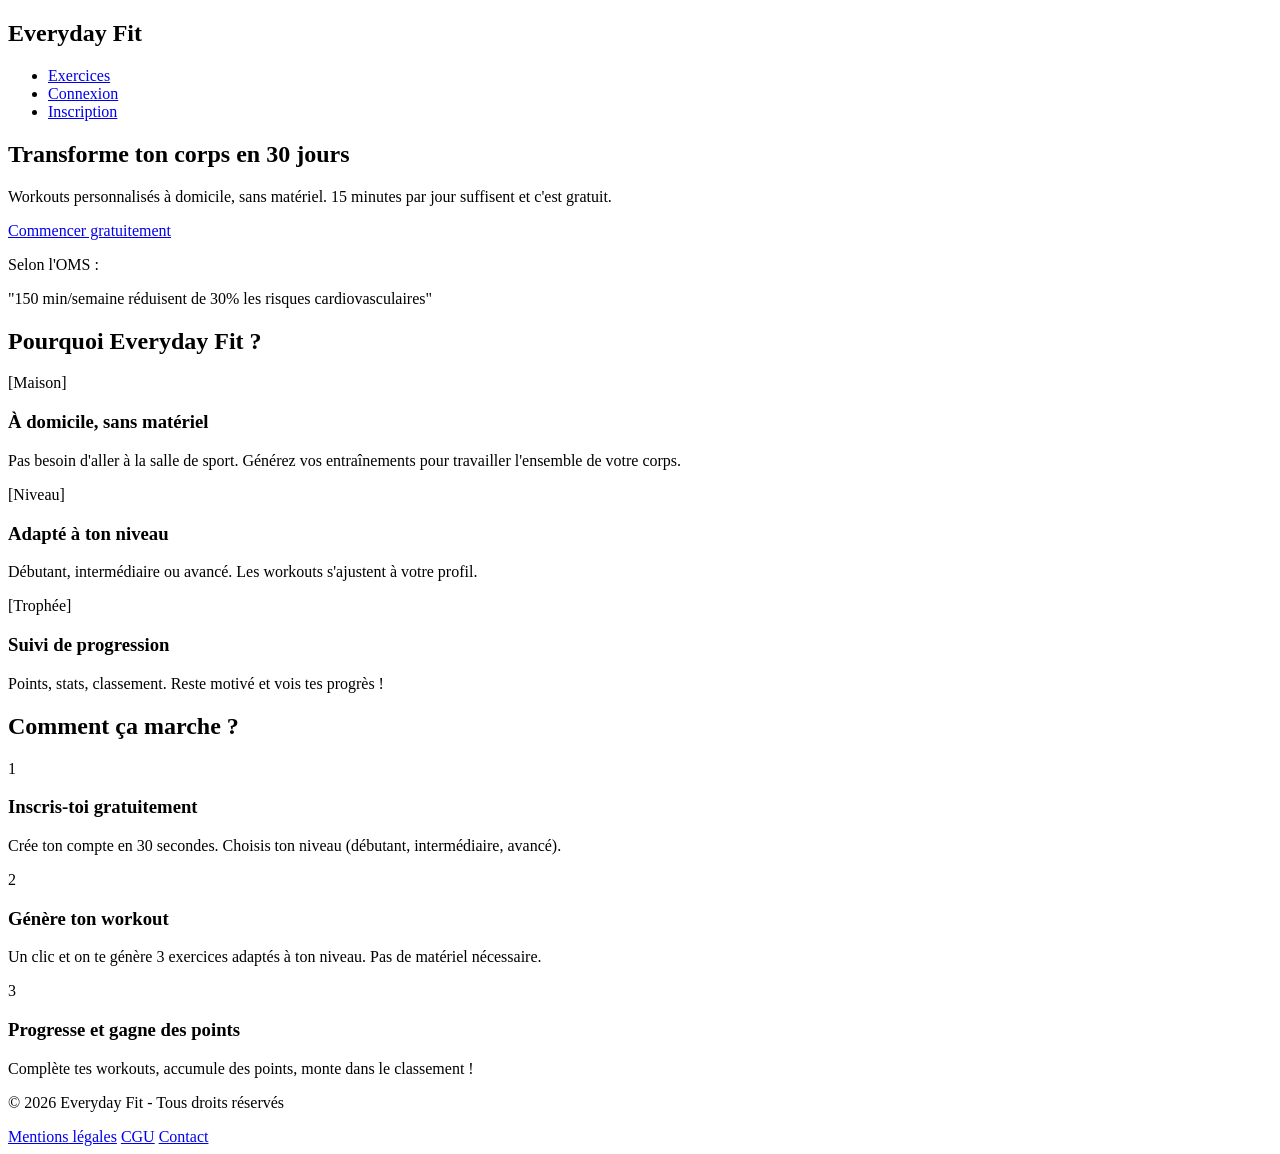
==== frontend/index.html @ 86b5f58c "completion of index.html" ====
<!DOCTYPE html>
<html lang="fr">
<head>
    <meta charset="UTF-8">
    <meta name="viewport" content="width=device-width, initial-scale=1.0">
    <title>Everyday Fit Le sport à domicile à ton rythme.</title>
    <link rel="stylesheet" href="css/style.css">
</head>
<body>
    <nav class="navbar">
        <div class="container">
            <h1 class="logo">Everyday Fit</h1>
            <ul class="nav-links">
                <li><a href="Exercices">Exercices</a></li>
                <li><a href="Login.html">Connexion</a></li>
                <li><a href="Login.html" class="btn-primary">Inscription</a></li>
            </ul>
        </div>
    </nav>
    
    <!-- Hero Section -->
    <section class="hero">
        <div class="container">
            <div class="hero-content">
                <h1 class="hero-title">Transforme ton corps en 30 jours</h1>
                <p class="hero-subtitle">
                    Workouts personnalisés à domicile, sans matériel. 15 minutes par jour suffisent et c'est gratuit.
                </p>
                <a href="login.html" class="btn-hero">Commencer gratuitement</a>
                
                <!-- Stats OMS -->
                <div class="hero-stats">
                    <p class="stats-source">Selon l'OMS :</p>
                    <p class="stats-text">
                        "150 min/semaine réduisent de 30% les risques cardiovasculaires"
                    </p>
                </div>
            </div>
        </div>
    </section>

    <!-- Section Bienfaits -->
    <section class="benefits">
        <div class="container">
            <h2 class="section-title">Pourquoi Everyday Fit ?</h2>

            <div class="benefits-cards">
                <!-- Card 1 -->
                <div class="benefit-card">
                    <div class="card-icon">[Maison]</div>
                    <h3 class="card-title">À domicile, sans matériel</h3>
                    <p class="card-text">Pas besoin d'aller à la salle de sport. Générez vos entraînements pour travailler l'ensemble de votre corps.</p>
                </div>

                <!-- Card 2 -->
                <div class="benefit-card">
                    <div class="card-icon">[Niveau]</div>
                    <h3 class="card-title">Adapté à ton niveau</h3>
                    <p class="card-text">Débutant, intermédiaire ou avancé. Les workouts s'ajustent à votre profil.</p>
                </div>

                <!-- Card 3 -->
                <div class="benefit-card">
                    <div class="card-icon">[Trophée]</div>
                    <h3 class="card-title">Suivi de progression</h3>
                    <p class="card-text">Points, stats, classement. Reste motivé et vois tes progrès !</p>
                </div>
            </div>
        </div>
    </section>
    <!-- Section Comment ça marche -->
    <section class="how-it-works">
        <div class="container">
            <h2 class="section-title">Comment ça marche ?</h2>

            <div class="steps">
                <!-- Étape 1 -->
                <div class="step">
                    <div class="step-number">1</div>
                    <h3 class="step-title">Inscris-toi gratuitement</h3>
                    <p class="step-text">Crée ton compte en 30 secondes. Choisis ton niveau (débutant, intermédiaire, avancé).</p>
                </div>

                <!-- Étape 2 -->
                <div class="step">
                    <div class="step-number">2</div>
                    <h3 class="step-title">Génère ton workout</h3>
                    <p class="step-text">Un clic et on te génère 3 exercices adaptés à ton niveau. Pas de matériel nécessaire.</p>
                </div>

                <!-- Étape 3 -->
                <div class="step">
                    <div class="step-number">3</div>
                    <h3 class="step-title">Progresse et gagne des points</h3>
                    <p class="step-text">Complète tes workouts, accumule des points, monte dans le classement !</p>
                </div>
            </div>
        </div>
    </section>
    <!-- Footer -->
    <footer class="footer">
        <div class="container">
            <div class="footer-content">
                <p class="footer-text">© 2026 Everyday Fit - Tous droits réservés</p>
                <div class="footer-links">
                    <a href="#">Mentions légales</a>
                    <a href="#">CGU</a>
                    <a href="#">Contact</a>
                </div>
            </div>
        </div>
    </footer>
</body>
</html>
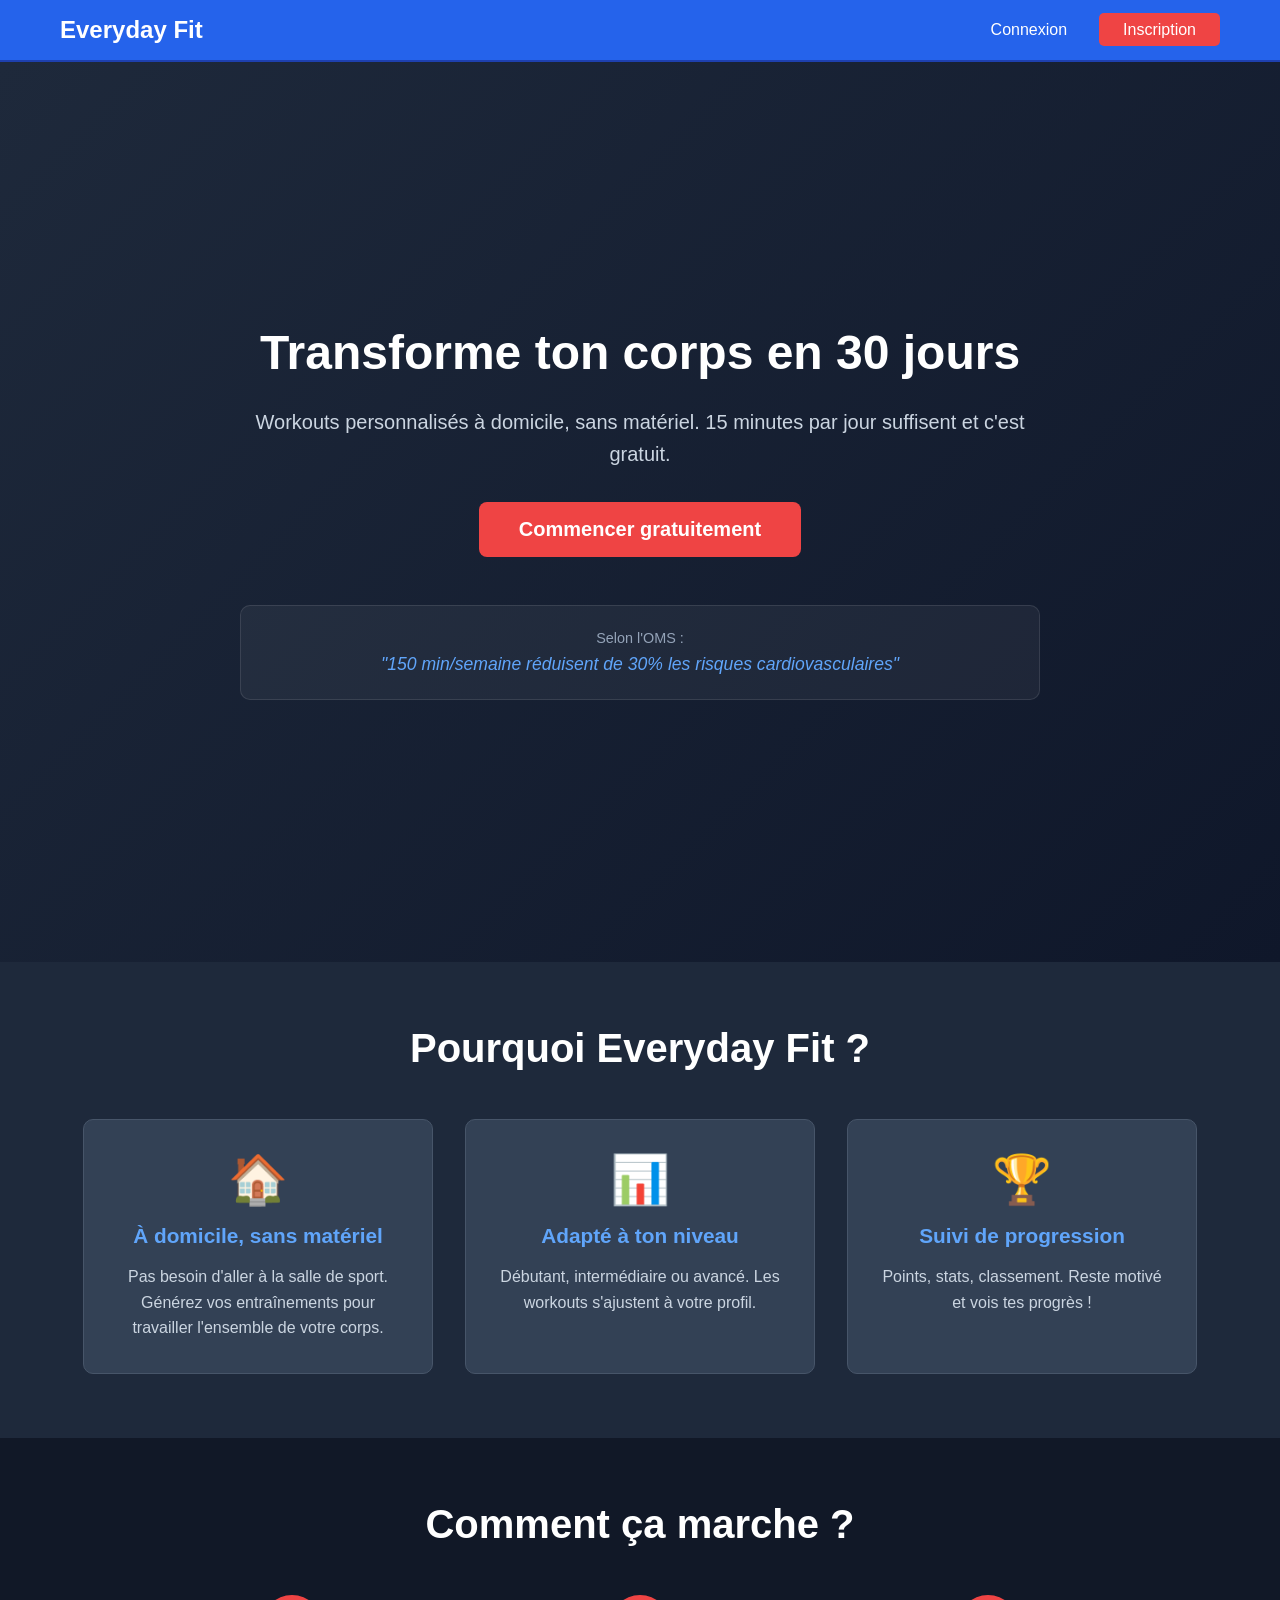
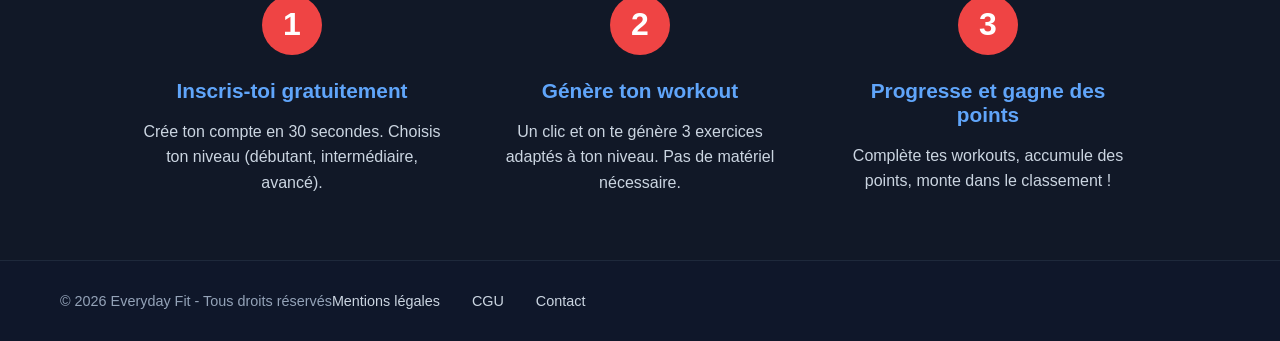
==== commit 213fa841: "fix & feat: correction bugs critiques + slot machine animation - Fix SQLAlchemy: chargement des exer" ====
--- a/frontend/index.html
+++ b/frontend/index.html
@@ -11,9 +11,8 @@
         <div class="container">
             <h1 class="logo">Everyday Fit</h1>
             <ul class="nav-links">
-                <li><a href="Exercices">Exercices</a></li>
-                <li><a href="Login.html">Connexion</a></li>
-                <li><a href="Login.html" class="btn-primary">Inscription</a></li>
+                <li><a href="login.html">Connexion</a></li>
+                <li><a href="login.html" class="btn-primary">Inscription</a></li>
             </ul>
         </div>
     </nav>
@@ -47,21 +46,21 @@
             <div class="benefits-cards">
                 <!-- Card 1 -->
                 <div class="benefit-card">
-                    <div class="card-icon">[Maison]</div>
+                    <div class="card-icon">🏠</div>
                     <h3 class="card-title">À domicile, sans matériel</h3>
                     <p class="card-text">Pas besoin d'aller à la salle de sport. Générez vos entraînements pour travailler l'ensemble de votre corps.</p>
                 </div>
 
                 <!-- Card 2 -->
                 <div class="benefit-card">
-                    <div class="card-icon">[Niveau]</div>
+                    <div class="card-icon">📊</div>
                     <h3 class="card-title">Adapté à ton niveau</h3>
                     <p class="card-text">Débutant, intermédiaire ou avancé. Les workouts s'ajustent à votre profil.</p>
                 </div>
 
                 <!-- Card 3 -->
                 <div class="benefit-card">
-                    <div class="card-icon">[Trophée]</div>
+                    <div class="card-icon">🏆</div>
                     <h3 class="card-title">Suivi de progression</h3>
                     <p class="card-text">Points, stats, classement. Reste motivé et vois tes progrès !</p>
                 </div>
--- a/frontend/css/style.css
+++ b/frontend/css/style.css
@@ -0,0 +1,800 @@
+/* Reset de base */
+* {
+        margin: 0;
+        padding: 0;
+        box-sizing: border-box;
+
+}
+
+/* Empêche le flex du .container de casser les sections */
+section .container {
+    display: block;
+}
+
+body {
+    font-family: Arial, sans-serif;
+    background-color: #111827;
+    color: white;
+}
+
+/*Navbar*/
+.navbar {
+    background-color: #2563eb;
+    padding: 1rem 0;
+    border-bottom: 2px solid #1e40af;
+}
+
+.container {
+    max-width:1200px;
+    margin:0 auto;
+    padding: 0 20px;
+    display: flex;
+    justify-content: space-between;
+    align-items: center;
+}
+
+.logo {
+    font-size:1.5rem;
+    font-weight: bold;
+    color: white;
+}
+
+.nav-links {
+    list-style: none;
+    display: flex;
+    gap: 2rem;
+}
+
+.nav-links a {
+    color:white;
+    text-decoration: none;
+    font-size: 1rem;
+    transition:color 0.3s;
+}
+
+.nav-links a:hover {
+    color: #60a5fa;
+}
+
+.btn-primary {
+    background-color: #ef4444;
+    padding: 0.5rem 1.5rem;
+    border-radius: 5px;
+}
+
+.btn-primary:hover {
+    background-color: #dc2626;
+}
+/* Hero Section */
+.hero {
+    min-height: 100vh;
+    display: flex;
+    align-items: center;
+    justify-content: center;
+    background: linear-gradient(135deg, #1e293b 0%, #0f172a 100%);
+    padding: 4rem 0;
+}
+
+.hero-content {
+    text-align: center;
+    max-width: 800px;
+}
+
+.hero-title {
+    font-size: 3rem;
+    font-weight: bold;
+    margin-bottom: 1.5rem;
+    line-height: 1.2;
+}
+
+.hero-title span {
+    color: #ef4444;
+}
+
+.hero-subtitle {
+    font-size: 1.25rem;
+    color: #cbd5e1;
+    margin-bottom: 2rem;
+    line-height: 1.6;
+}
+
+.btn-hero {
+    display: inline-block;
+    background-color: #ef4444;
+    color: white;
+    padding: 1rem 2.5rem;
+    font-size: 1.25rem;
+    font-weight: bold;
+    text-decoration: none;
+    border-radius: 8px;
+    transition: all 0.3s;
+}
+
+.btn-hero:hover {
+    background-color: #dc2626;
+    transform: scale(1.05);
+}
+
+.hero-stats {
+    margin-top: 3rem;
+    background-color: rgba(255, 255, 255, 0.05);
+    padding: 1.5rem;
+    border-radius: 10px;
+    border: 1px solid rgba(255, 255, 255, 0.1);
+}
+
+.stats-source {
+    font-size: 0.9rem;
+    color: #94a3b8;
+    margin-bottom: 0.5rem;
+}
+
+.stats-text {
+    font-size: 1.1rem;
+    color: #60a5fa;
+    font-style: italic;
+}
+/* Section Bienfaits */
+.benefits {
+    padding: 4rem 0;
+    background-color: #1e293b;
+}
+
+.section-title {
+    text-align: center;
+    font-size: 2.5rem;
+    font-weight: bold;
+    margin-bottom: 3rem;
+}
+
+.benefits-cards {
+    display: flex;
+    gap: 2rem;
+    justify-content: center;
+}
+
+.benefit-card {
+    background-color: #334155;
+    padding: 2rem;
+    border-radius: 10px;
+    text-align: center;
+    max-width: 350px;
+    border: 1px solid #475569;
+}
+
+.card-icon {
+    font-size: 3rem;
+    margin-bottom: 1rem;
+}
+
+.card-title {
+    font-size: 1.3rem;
+    font-weight: bold;
+    margin-bottom: 1rem;
+    color: #60a5fa;
+}
+
+.card-text {
+    color: #cbd5e1;
+    line-height: 1.6;
+}
+/* Section Comment ça marche */
+.how-it-works {
+    padding: 4rem 0;
+    background-color: #111827;
+}
+
+.steps {
+    display: flex;
+    gap: 3rem;
+    justify-content: center;
+}
+
+.step {
+    text-align: center;
+    max-width: 300px;
+}
+
+.step-number {
+    width: 60px;
+    height: 60px;
+    background-color: #ef4444;
+    color: white;
+    font-size: 2rem;
+    font-weight: bold;
+    border-radius: 50%;
+    display: flex;
+    align-items: center;
+    justify-content: center;
+    margin: 0 auto 1.5rem;
+}
+
+.step-title {
+    font-size: 1.3rem;
+    font-weight: bold;
+    margin-bottom: 1rem;
+    color: #60a5fa;
+}
+
+.step-text {
+    color: #cbd5e1;
+    line-height: 1.6;
+}
+/* Footer */
+.footer {
+    background-color: #0f172a;
+    padding: 2rem 0;
+    border-top: 1px solid #1e293b;
+}
+
+.footer-content {
+    display: flex;
+    justify-content: space-between;
+    align-items: center;
+}
+
+.footer-text {
+    color: #94a3b8;
+    font-size: 0.9rem;
+}
+
+.footer-links {
+    display: flex;
+    gap: 2rem;
+}
+
+.footer-links a {
+    color: #cbd5e1;
+    text-decoration: none;
+    font-size: 0.9rem;
+    transition: color 0.3s;
+}
+
+.footer-links a:hover {
+    color: #60a5fa;
+}
+/* Login Page */
+.login-hero {
+    min-height: 80vh;
+    display: flex;
+    align-items: center;
+    justify-content: center;
+    background: linear-gradient(135deg, #1e293b 0%, #0f172a 100%);
+    padding: 4rem 0;
+}
+
+.login-content {
+    text-align: center;
+    max-width: 600px;
+}
+
+.login-title {
+    font-size: 2.5rem;
+    font-weight: bold;
+    margin-bottom: 3rem;
+}
+
+.choice-buttons {
+    display: flex;
+    flex-direction: column;
+    gap: 1.5rem;
+}
+
+.btn-choice {
+    padding: 1.5rem 2rem;
+    font-size: 1.3rem;
+    font-weight: bold;
+    border: none;
+    border-radius: 10px;
+    cursor: pointer;
+    transition: all 0.3s;
+}
+
+.btn-motivated {
+    background-color: #10b981;
+    color: white;
+}
+
+.btn-motivated:hover {
+    background-color: #059669;
+    transform: scale(1.05);
+}
+
+.btn-lazy {
+    background-color: #6b7280;
+    color: white;
+}
+
+.btn-lazy:hover {
+    background-color: #4b5563;
+    transform: scale(1.05);
+}
+/* Formulaires Login/Register */
+.form-section {
+    min-height: 80vh;
+    display: flex;
+    align-items: center;
+    justify-content: center;
+    padding: 4rem 0;
+    background-color: #1e293b;
+}
+
+.form-container {
+    background-color: #334155;
+    padding: 3rem;
+    border-radius: 15px;
+    max-width: 450px;
+    width: 100%;
+    border: 1px solid #475569;
+}
+
+.form-title {
+    font-size: 2rem;
+    font-weight: bold;
+    margin-bottom: 2rem;
+    text-align: center;
+}
+
+.form-input {
+    width: 100%;
+    padding: 1rem;
+    margin-bottom: 1.5rem;
+    border: 1px solid #475569;
+    border-radius: 8px;
+    background-color: #1e293b;
+    color: white;
+    font-size: 1rem;
+}
+
+.form-input:focus {
+    outline: none;
+    border-color: #60a5fa;
+}
+
+.form-link {
+    text-align: center;
+    margin-top: 1.5rem;
+    color: #cbd5e1;
+}
+
+.form-link a {
+    color: #60a5fa;
+    text-decoration: none;
+    font-weight: bold;
+}
+
+.form-link a:hover {
+    text-decoration: underline;
+}
+
+.hidden {
+    display: none;
+}
+/* Dashboard - Stats Section */
+.stats-section {
+    padding: 3rem 0;
+    background-color: #1e293b;
+}
+
+.stats-cards {
+    display: flex;
+    gap: 2rem;
+    justify-content: center;
+    flex-wrap: wrap;
+}
+
+.stat-card {
+    background-color: #334155;
+    padding: 2rem;
+    border-radius: 15px;
+    text-align: center;
+    min-width: 200px;
+    border: 2px solid #475569;
+}
+
+.stat-icon {
+    font-size: 3rem;
+    margin-bottom: 1rem;
+}
+
+.stat-value {
+    font-size: 2.5rem;
+    font-weight: bold;
+    color: #60a5fa;
+    margin-bottom: 0.5rem;
+}
+
+.stat-label {
+    color: #cbd5e1;
+    font-size: 1rem;
+}
+
+/* Dashboard - Workouts Section */
+.workouts-section {
+    padding: 3rem 0;
+    background-color: #111827;
+}
+
+.btn-generate {
+    display: block;
+    margin: 2rem auto;
+    background-color: #ef4444;
+    color: white;
+    padding: 1.5rem 3rem;
+    font-size: 1.3rem;
+    font-weight: bold;
+    border: none;
+    border-radius: 10px;
+    cursor: pointer;
+    transition: all 0.3s;
+}
+
+.btn-generate:hover {
+    background-color: #dc2626;
+    transform: scale(1.05);
+}
+
+.workouts-list {
+    margin-top: 2rem;
+}
+
+.no-workouts {
+    text-align: center;
+    color: #94a3b8;
+    font-size: 1.1rem;
+    padding: 2rem;
+}
+
+.workout-item {
+    background-color: #334155;
+    border: 1px solid #475569;
+    border-radius: 10px;
+    padding: 1.2rem 1.5rem;
+    margin-bottom: 1rem;
+    display: flex;
+    justify-content: space-between;
+    align-items: center;
+}
+
+.workout-item p {
+    color: #cbd5e1;
+    font-size: 1rem;
+    margin: 0;
+}
+
+.workout-item p:last-child {
+    color: #60a5fa;
+    font-weight: bold;
+    font-size: 1.1rem;
+}
+
+/* Dashboard - DLC Section */
+.dlc-section {
+    padding: 3rem 0;
+    background-color: #1e293b;
+}
+
+.dlc-cards {
+    display: flex;
+    gap: 2rem;
+    justify-content: center;
+    flex-wrap: wrap;
+}
+
+.dlc-card {
+    background-color: #334155;
+    padding: 2rem;
+    border-radius: 15px;
+    text-align: center;
+    min-width: 250px;
+    max-width: 300px;
+    border: 2px solid #475569;
+    position: relative;
+}
+
+.dlc-active {
+    border-color: #10b981;
+    background-color: #064e3b;
+}
+
+.dlc-locked {
+    opacity: 0.6;
+    filter: grayscale(50%);
+}
+
+.dlc-badge {
+    position: absolute;
+    top: 1rem;
+    right: 1rem;
+    padding: 0.5rem 1rem;
+    border-radius: 20px;
+    font-size: 0.9rem;
+    font-weight: bold;
+}
+
+.dlc-active .dlc-badge {
+    background-color: #10b981;
+    color: white;
+}
+
+.dlc-locked .dlc-badge {
+    background-color: #6b7280;
+    color: white;
+}
+
+.dlc-title {
+    font-size: 1.3rem;
+    font-weight: bold;
+    margin: 2rem 0 1rem 0;
+    color: #60a5fa;
+}
+
+.dlc-description {
+    color: #cbd5e1;
+    line-height: 1.6;
+}
+
+/* Bouton déconnexion */
+.btn-logout {
+    color: #ef4444 !important;
+    font-weight: bold;
+}
+
+.btn-logout:hover {
+    color: #dc2626 !important;
+}
+/* Slot Machine */
+.slot-machine {
+    max-width: 650px;
+    margin: 2rem auto;
+    text-align: center;
+    transition: opacity 0.5s, transform 0.5s;
+}
+
+.slot-machine.slot-fadeout {
+    opacity: 0;
+    transform: scale(0.95);
+}
+
+.slot-message {
+    font-size: 1.4rem;
+    font-weight: bold;
+    color: #fbbf24;
+    margin-bottom: 2rem;
+    min-height: 2rem;
+    transition: all 0.3s;
+}
+
+.slot-reels {
+    display: flex;
+    gap: 1rem;
+    justify-content: center;
+    background: #1e293b;
+    border: 3px solid #fbbf24;
+    border-radius: 20px;
+    padding: 2rem 1.5rem;
+    box-shadow: 0 0 40px rgba(251, 191, 36, 0.25), inset 0 0 20px rgba(0,0,0,0.3);
+}
+
+.slot-reel {
+    flex: 1;
+    background: #0f172a;
+    border: 2px solid #475569;
+    border-radius: 12px;
+    height: 130px;
+    display: flex;
+    flex-direction: column;
+    align-items: center;
+    justify-content: center;
+    gap: 0.5rem;
+    padding: 1rem 0.5rem;
+    transition: border-color 0.4s, box-shadow 0.4s;
+}
+
+.reel-label {
+    font-size: 0.75rem;
+    color: #64748b;
+    text-transform: uppercase;
+    letter-spacing: 0.05em;
+}
+
+.reel-text {
+    font-size: 0.95rem;
+    font-weight: bold;
+    color: #fbbf24;
+    text-align: center;
+    line-height: 1.3;
+}
+
+.slot-reel.reel-stopped {
+    border-color: #10b981;
+    box-shadow: 0 0 20px rgba(16, 185, 129, 0.5);
+}
+
+.slot-reel.reel-stopped .reel-text {
+    color: #10b981;
+    animation: pop 0.3s ease;
+}
+
+@keyframes pop {
+    0%   { transform: scale(1.3); }
+    100% { transform: scale(1); }
+}
+
+/* Workout Page */
+.workout-section {
+    min-height: 100vh;
+    padding: 4rem 0;
+    background: linear-gradient(135deg, #1e293b 0%, #0f172a 100%);
+}
+
+.workout-subtitle {
+    text-align: center;
+    color: #cbd5e1;
+    font-size: 1.2rem;
+    margin-bottom: 3rem;
+}
+
+.exercises-container {
+    display: flex;
+    flex-direction: row;
+    gap: 1.5rem;
+    justify-content: center;
+    align-items: flex-start;
+    max-width: 1000px;
+    margin: 0 auto;
+}
+
+.exercise-card {
+    background-color: #334155;
+    padding: 2rem;
+    border-radius: 15px;
+    border: 2px solid #475569;
+    transition: all 0.5s ease;
+    position: relative;
+    flex: 1;
+    min-width: 0;
+}
+
+/* Exercice verrouillé (grisé) */
+.exercise-locked {
+    opacity: 0.5;
+    filter: grayscale(70%);
+    transform: scale(0.95);
+}
+
+/* Exercice actif (zoomé) */
+.exercise-active {
+    transform: scale(1.1);
+    box-shadow: 0 0 30px rgba(239, 68, 68, 0.6);
+    border: 3px solid #ef4444;
+    background-color: #1e293b;
+}
+
+/* Exercice complété (vert) */
+.exercise-completed {
+    transform: scale(0.95);
+    opacity: 0.8;
+    background-color: #064e3b;
+    border: 2px solid #10b981;
+}
+
+.exercise-header {
+    display: flex;
+    justify-content: space-between;
+    align-items: center;
+    margin-bottom: 1rem;
+}
+
+.exercise-number {
+    background-color: #ef4444;
+    color: white;
+    width: 40px;
+    height: 40px;
+    border-radius: 50%;
+    display: flex;
+    align-items: center;
+    justify-content: center;
+    font-weight: bold;
+    font-size: 1.2rem;
+}
+
+.exercise-completed .exercise-number {
+    background-color: #10b981;
+}
+
+.exercise-status {
+    font-size: 1.5rem;
+}
+
+.exercise-name {
+    font-size: 1.8rem;
+    font-weight: bold;
+    color: #60a5fa;
+    margin-bottom: 1rem;
+}
+
+.exercise-details {
+    color: #cbd5e1;
+    font-size: 1.2rem;
+    margin-bottom: 1.5rem;
+}
+
+.exercise-description {
+    color: #94a3b8;
+    font-size: 0.95rem;
+    line-height: 1.5;
+    margin-bottom: 1rem;
+    font-style: italic;
+}
+
+.btn-show-video {
+    background: none;
+    border: 1px solid #60a5fa;
+    color: #60a5fa;
+    padding: 0.4rem 1rem;
+    border-radius: 20px;
+    font-size: 0.9rem;
+    cursor: pointer;
+    margin-bottom: 1rem;
+    transition: all 0.2s;
+}
+
+.btn-show-video:hover {
+    background-color: #60a5fa;
+    color: #0f172a;
+}
+
+.video-container {
+    margin-bottom: 1rem;
+}
+
+.video-container video {
+    width: 100%;
+    border-radius: 8px;
+}
+
+.btn-exercise-done {
+    width: 100%;
+    padding: 1rem;
+    background-color: #10b981;
+    color: white;
+    border: none;
+    border-radius: 8px;
+    font-size: 1.1rem;
+    font-weight: bold;
+    cursor: pointer;
+    transition: all 0.3s;
+}
+
+.btn-exercise-done:hover {
+    background-color: #059669;
+    transform: scale(1.05);
+}
+
+.btn-exercise-done:disabled {
+    background-color: #6b7280;
+    cursor: not-allowed;
+    opacity: 0.5;
+}
+
+/* Bouton final */
+.btn-complete {
+    display: block;
+    margin: 3rem auto 0;
+    padding: 1.5rem 3rem;
+    background: linear-gradient(135deg, #ef4444 0%, #dc2626 100%);
+    color: white;
+    border: none;
+    border-radius: 15px;
+    font-size: 1.5rem;
+    font-weight: bold;
+    cursor: pointer;
+    transition: all 0.3s;
+    box-shadow: 0 10px 30px rgba(239, 68, 68, 0.4);
+}
+
+.btn-complete:hover {
+    transform: scale(1.1);
+    box-shadow: 0 15px 40px rgba(239, 68, 68, 0.6);
+}
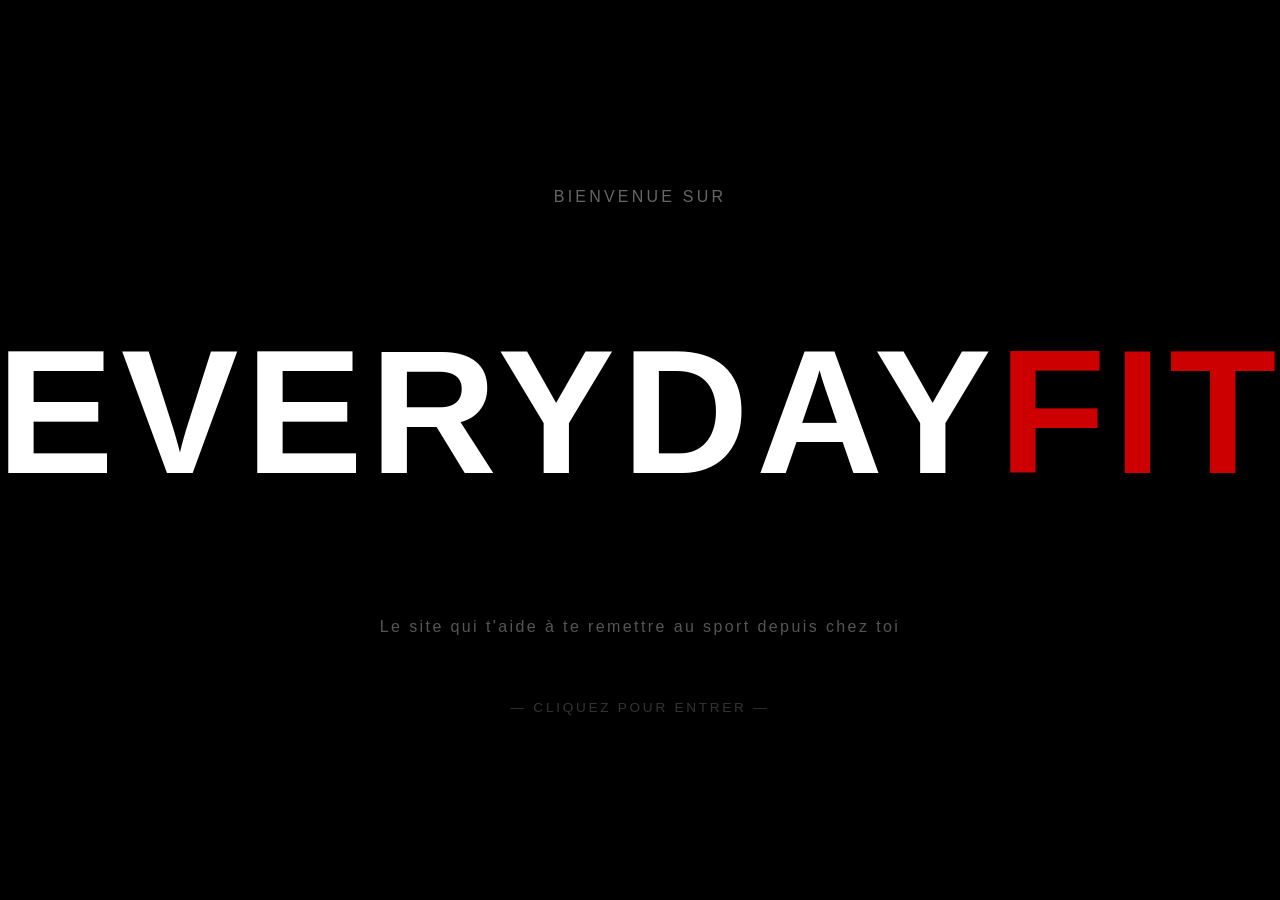
==== commit ed54ecf7: "full-redesign Co-Authored-By: Claude Sonnet 4.6 <noreply@anthropic.com>" ====
--- a/frontend/index.html
+++ b/frontend/index.html
@@ -3,111 +3,110 @@
 <head>
     <meta charset="UTF-8">
     <meta name="viewport" content="width=device-width, initial-scale=1.0">
-    <title>Everyday Fit Le sport à domicile à ton rythme.</title>
-    <link rel="stylesheet" href="css/style.css">
+    <meta http-equiv="Cache-Control" content="no-cache, no-store, must-revalidate">
+    <meta http-equiv="Pragma" content="no-cache">
+    <title>Everyday Fit</title>
+    <style>
+        body {
+            margin: 0;
+            background: #000;
+            display: flex;
+            align-items: center;
+            justify-content: center;
+            min-height: 100vh;
+            overflow: hidden;
+            cursor: pointer;
+        }
+
+        .splash {
+            text-align: center;
+            user-select: none;
+        }
+
+        .splash-subtitle {
+            font-family: Arial, sans-serif;
+            font-size: 1rem;
+            color: #666;
+            letter-spacing: 0.2em;
+            text-transform: uppercase;
+            margin-bottom: 2rem;
+            opacity: 0;
+            animation: fadeIn 1s ease 0.5s forwards;
+        }
+
+        .splash-title {
+            font-family: Impact, 'Arial Black', sans-serif;
+            font-size: clamp(4rem, 14vw, 11rem);
+            font-weight: 900;
+            text-transform: uppercase;
+            letter-spacing: 0.04em;
+            line-height: 1;
+            color: #fff;
+            opacity: 0;
+            animation: fadeIn 1.2s ease 0.2s forwards;
+        }
+
+        .splash-title span {
+            color: #CC0000;
+        }
+
+        .splash-tagline {
+            font-family: Arial, sans-serif;
+            font-size: 1rem;
+            color: #555;
+            margin-top: 2rem;
+            letter-spacing: 0.15em;
+            opacity: 0;
+            animation: fadeIn 1s ease 1.2s forwards;
+        }
+
+        .splash-hint {
+            margin-top: 4rem;
+            font-family: Arial, sans-serif;
+            font-size: 0.85rem;
+            color: #333;
+            letter-spacing: 0.2em;
+            text-transform: uppercase;
+            opacity: 0;
+            animation: fadeIn 1s ease 2s forwards, pulse 2s ease 2s infinite;
+        }
+
+        @keyframes fadeIn {
+            from { opacity: 0; transform: translateY(10px); }
+            to   { opacity: 1; transform: translateY(0); }
+        }
+
+        @keyframes pulse {
+            0%, 100% { opacity: 0.3; }
+            50%       { opacity: 1; }
+        }
+
+        /* Transition de sortie */
+        body.exit .splash {
+            animation: exitAnim 0.6s ease forwards;
+        }
+
+        @keyframes exitAnim {
+            to { opacity: 0; transform: scale(1.05); }
+        }
+    </style>
 </head>
-<body>
-    <nav class="navbar">
-        <div class="container">
-            <h1 class="logo">Everyday Fit</h1>
-            <ul class="nav-links">
-                <li><a href="login.html">Connexion</a></li>
-                <li><a href="login.html" class="btn-primary">Inscription</a></li>
-            </ul>
-        </div>
-    </nav>
-    
-    <!-- Hero Section -->
-    <section class="hero">
-        <div class="container">
-            <div class="hero-content">
-                <h1 class="hero-title">Transforme ton corps en 30 jours</h1>
-                <p class="hero-subtitle">
-                    Workouts personnalisés à domicile, sans matériel. 15 minutes par jour suffisent et c'est gratuit.
-                </p>
-                <a href="login.html" class="btn-hero">Commencer gratuitement</a>
-                
-                <!-- Stats OMS -->
-                <div class="hero-stats">
-                    <p class="stats-source">Selon l'OMS :</p>
-                    <p class="stats-text">
-                        "150 min/semaine réduisent de 30% les risques cardiovasculaires"
-                    </p>
-                </div>
-            </div>
-        </div>
-    </section>
+<body onclick="enterSite()">
 
-    <!-- Section Bienfaits -->
-    <section class="benefits">
-        <div class="container">
-            <h2 class="section-title">Pourquoi Everyday Fit ?</h2>
+    <div class="splash">
+        <p class="splash-subtitle">Bienvenue sur</p>
+        <h1 class="splash-title">Everyday<span>Fit</span></h1>
+        <p class="splash-tagline">Le site qui t'aide à te remettre au sport depuis chez toi</p>
+        <p class="splash-hint">— Cliquez pour entrer —</p>
+    </div>
 
-            <div class="benefits-cards">
-                <!-- Card 1 -->
-                <div class="benefit-card">
-                    <div class="card-icon">🏠</div>
-                    <h3 class="card-title">À domicile, sans matériel</h3>
-                    <p class="card-text">Pas besoin d'aller à la salle de sport. Générez vos entraînements pour travailler l'ensemble de votre corps.</p>
-                </div>
-
-                <!-- Card 2 -->
-                <div class="benefit-card">
-                    <div class="card-icon">📊</div>
-                    <h3 class="card-title">Adapté à ton niveau</h3>
-                    <p class="card-text">Débutant, intermédiaire ou avancé. Les workouts s'ajustent à votre profil.</p>
-                </div>
-
-                <!-- Card 3 -->
-                <div class="benefit-card">
-                    <div class="card-icon">🏆</div>
-                    <h3 class="card-title">Suivi de progression</h3>
-                    <p class="card-text">Points, stats, classement. Reste motivé et vois tes progrès !</p>
-                </div>
-            </div>
-        </div>
-    </section>
-    <!-- Section Comment ça marche -->
-    <section class="how-it-works">
-        <div class="container">
-            <h2 class="section-title">Comment ça marche ?</h2>
-
-            <div class="steps">
-                <!-- Étape 1 -->
-                <div class="step">
-                    <div class="step-number">1</div>
-                    <h3 class="step-title">Inscris-toi gratuitement</h3>
-                    <p class="step-text">Crée ton compte en 30 secondes. Choisis ton niveau (débutant, intermédiaire, avancé).</p>
-                </div>
-
-                <!-- Étape 2 -->
-                <div class="step">
-                    <div class="step-number">2</div>
-                    <h3 class="step-title">Génère ton workout</h3>
-                    <p class="step-text">Un clic et on te génère 3 exercices adaptés à ton niveau. Pas de matériel nécessaire.</p>
-                </div>
-
-                <!-- Étape 3 -->
-                <div class="step">
-                    <div class="step-number">3</div>
-                    <h3 class="step-title">Progresse et gagne des points</h3>
-                    <p class="step-text">Complète tes workouts, accumule des points, monte dans le classement !</p>
-                </div>
-            </div>
-        </div>
-    </section>
-    <!-- Footer -->
-    <footer class="footer">
-        <div class="container">
-            <div class="footer-content">
-                <p class="footer-text">© 2026 Everyday Fit - Tous droits réservés</p>
-                <div class="footer-links">
-                    <a href="#">Mentions légales</a>
-                    <a href="#">CGU</a>
-                    <a href="#">Contact</a>
-                </div>
-            </div>
-        </div>
-    </footer>
+    <script>
+        function enterSite() {
+            document.body.classList.add('exit');
+            setTimeout(() => {
+                window.location.href = 'intro.html';
+            }, 600);
+        }
+    </script>
 </body>
 </html>
